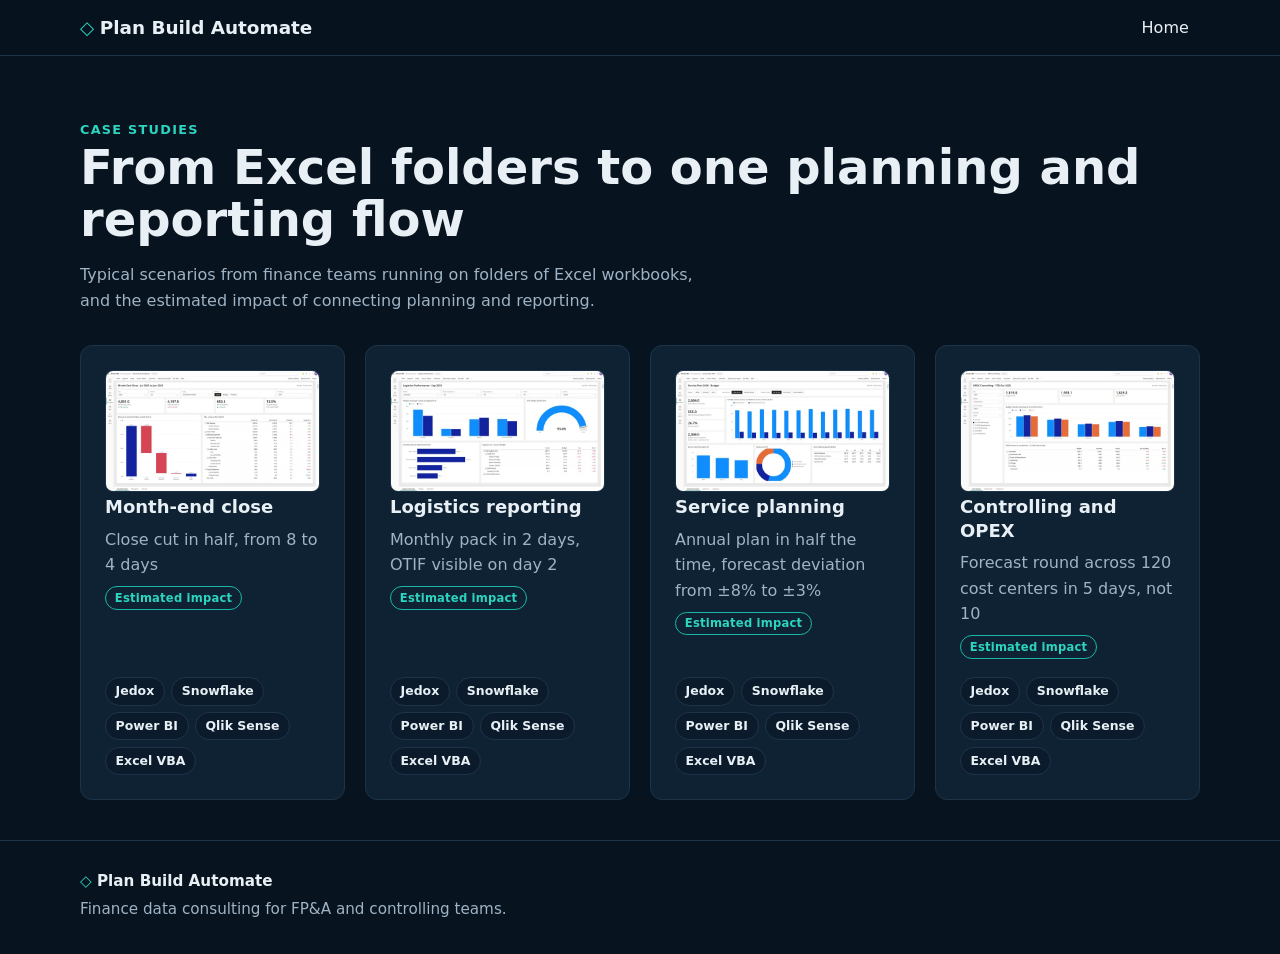
==== docs/case-studies/index.html @ d0644e2f "Add case studies: standalone index, four detail pages with estimated impact, home teaser and nav lin" ====
<!DOCTYPE html>
<html lang="en">
<head>
<meta charset="utf-8">
<meta name="viewport" content="width=device-width, initial-scale=1">
<meta name="robots" content="noindex, nofollow">
<title>Case studies – Plan Build Automate</title>
<meta name="description" content="Typical finance automation scenarios with estimated impact.">
<link rel="icon" href="../favicon.svg" type="image/svg+xml">
<link rel="stylesheet" href="../styles.css">
</head>
<body>
<a class="skip" href="#main">Skip to content</a>
<header class="site-header">
  <div class="wrap bar">
    <a href="../" class="brand" aria-label="Plan Build Automate home"><span class="logo" aria-hidden="true">◇</span> Plan Build Automate</a>
    <nav class="nav-wide" aria-label="Main"><ul><li><a href="../">Home</a></li></ul></nav>
  </div>
</header>
<nav class="nav-compact wrap" aria-label="Main"><ul><li><a href="../">Home</a></li></ul></nav>
<main id="main">
<section class="section cs-hero">
  <div class="wrap">
    <p class="eyebrow">Case studies</p>
    <h1 class="cs-h1">From Excel folders to one planning and reporting flow</h1>
    <p class="about-lead">Typical scenarios from finance teams running on folders of Excel workbooks, and the estimated impact of connecting planning and reporting.</p>
    <div class="cards cs-cards cs-index">
      <article class="card cs-card">
        <img class="cs-thumb" src="../img/case-studies/closing-thumb.webp" width="640" height="360" loading="lazy" alt="Power BI report mockup for month-end close. Fictional data.">
        <h3><a class="cs-link" href="case-studies/closing/">Month-end close</a></h3>
        <p>Close cut in half, from 8 to 4 days</p>
        <p class="cs-estp"><span class="cs-est">Estimated impact</span></p>
        <ul class="cs-tools" aria-label="Tools used"><li>Jedox</li><li>Snowflake</li><li>Power BI</li><li>Qlik Sense</li><li>Excel VBA</li></ul>
      </article><article class="card cs-card">
        <img class="cs-thumb" src="../img/case-studies/logistics-thumb.webp" width="640" height="360" loading="lazy" alt="Power BI report mockup for logistics reporting. Fictional data.">
        <h3><a class="cs-link" href="case-studies/logistics/">Logistics reporting</a></h3>
        <p>Monthly pack in 2 days, OTIF visible on day 2</p>
        <p class="cs-estp"><span class="cs-est">Estimated impact</span></p>
        <ul class="cs-tools" aria-label="Tools used"><li>Jedox</li><li>Snowflake</li><li>Power BI</li><li>Qlik Sense</li><li>Excel VBA</li></ul>
      </article><article class="card cs-card">
        <img class="cs-thumb" src="../img/case-studies/service-thumb.webp" width="640" height="360" loading="lazy" alt="Power BI report mockup for service planning. Fictional data.">
        <h3><a class="cs-link" href="case-studies/service/">Service planning</a></h3>
        <p>Annual plan in half the time, forecast deviation from ±8% to ±3%</p>
        <p class="cs-estp"><span class="cs-est">Estimated impact</span></p>
        <ul class="cs-tools" aria-label="Tools used"><li>Jedox</li><li>Snowflake</li><li>Power BI</li><li>Qlik Sense</li><li>Excel VBA</li></ul>
      </article><article class="card cs-card">
        <img class="cs-thumb" src="../img/case-studies/controlling-thumb.webp" width="640" height="360" loading="lazy" alt="Power BI report mockup for controlling and opex. Fictional data.">
        <h3><a class="cs-link" href="case-studies/controlling/">Controlling and OPEX</a></h3>
        <p>Forecast round across 120 cost centers in 5 days, not 10</p>
        <p class="cs-estp"><span class="cs-est">Estimated impact</span></p>
        <ul class="cs-tools" aria-label="Tools used"><li>Jedox</li><li>Snowflake</li><li>Power BI</li><li>Qlik Sense</li><li>Excel VBA</li></ul>
      </article>
    </div>
  </div>
</section>
</main>
<footer class="site-footer"><div class="wrap footer-inner"><div><p class="footer-brand"><span class="logo" aria-hidden="true">◇</span> Plan Build Automate</p><p class="footer-note">Finance data consulting for FP&amp;A and controlling teams.</p></div></div></footer>
</body>
</html>
---- docs/styles.css ----
:root{--bg:#07131f;--bg2:#0b1b2b;--card:#0f2234;--line:#1d3448;--text:#e8f0f5;--muted:#9fb3c4;--teal:#19b8a6;--teal2:#2dd4bf}
*{box-sizing:border-box}
html{scroll-behavior:smooth}
section{scroll-margin-top:4.5rem}
@media (prefers-reduced-motion:reduce){html{scroll-behavior:auto}}
body{margin:0;font-family:system-ui,-apple-system,"Segoe UI",Roboto,sans-serif;background:var(--bg);color:var(--text);line-height:1.6}
a{color:var(--teal2)}
a:focus-visible{outline:3px solid var(--teal2);outline-offset:3px}
.skip{position:absolute;left:-999px;top:0}
.skip:focus{left:1rem;top:1rem;background:#fff;color:#000;padding:.5rem;z-index:9}
.wrap{max-width:1160px;margin:0 auto;padding:0 1.25rem}
.site-header{border-bottom:1px solid var(--line);position:sticky;top:0;background:rgba(7,19,31,.95);z-index:5}
.bar{display:flex;align-items:center;justify-content:space-between;gap:.5rem 1rem;padding-top:.35rem;padding-bottom:.35rem}
.brand{display:inline-flex;align-items:center;gap:.35rem;min-height:44px;color:var(--text);text-decoration:none;font-weight:700;font-size:1.15rem}
.logo{color:var(--teal2)}
.nav-wide ul,.nav-compact ul,.site-footer ul{display:flex;flex-wrap:wrap;gap:.15rem .25rem;list-style:none;margin:0;padding:0}
.nav-wide ul{justify-content:flex-end}
.nav-wide a,.nav-compact a,.site-footer a{display:inline-flex;align-items:center;min-height:44px;padding:0 .7rem;border-radius:8px;color:var(--text);text-decoration:none}
.nav-wide a:hover,.nav-compact a:hover,.site-footer a:hover{color:var(--teal2)}
.nav-compact{display:none;padding-top:.15rem;padding-bottom:.35rem;border-bottom:1px solid var(--line)}
.hero{padding:4rem 0 2.5rem}
.hero-grid{display:grid;grid-template-columns:1.1fr 1fr;gap:3rem;align-items:center}
h1{font-size:clamp(2.2rem,5vw,3.6rem);line-height:1.1;margin:0 0 1rem}
.accent{color:var(--teal2)}
.lead{color:var(--muted);font-size:1.15rem;margin:0}
.panel{background:linear-gradient(160deg,#10263a,#0a1826);border:1px solid var(--line);border-radius:14px;padding:1.5rem;min-height:300px}
.outcome{--before:#5b6b7b;min-width:0}
.sr-only{position:absolute;width:1px;height:1px;padding:0;margin:-1px;overflow:hidden;clip:rect(0,0,0,0);white-space:nowrap;border:0}
.oc-top{display:flex;justify-content:flex-end}
.oc-tag{font-size:12px;color:var(--muted);border:1px solid var(--line);border-radius:999px;padding:.15rem .6rem}
.oc-title{margin:.5rem 0 .4rem;font-weight:700;font-size:1.2rem;line-height:1.3}
.oc-key{display:flex;flex-wrap:wrap;gap:1rem;font-size:.85rem;color:var(--muted)}
.oc-key span::before{content:"";display:inline-block;width:.75rem;height:.75rem;border-radius:2px;margin-right:.35rem;vertical-align:-1px}
.oc-kb::before{background:var(--before)}.oc-ka::before{background:var(--teal)}
.oc-charts{display:grid;grid-template-columns:repeat(3,minmax(0,1fr));gap:.75rem;margin-top:.6rem}
.oc-chart{min-width:0;text-align:center;display:flex;flex-direction:column}.oc-chart svg{margin-top:auto}
.oc-name{margin:0;min-height:2.5em;display:flex;align-items:flex-end;justify-content:center;font-weight:600;font-size:.9rem;line-height:1.25}
.oc-unit{margin:0;font-size:.78rem;color:var(--muted)}
.oc-chart svg{display:block;width:100%;height:auto}
.oc-b{fill:var(--before)}.oc-a{fill:var(--teal)}
.oc-vb,.oc-va{font:700 30px system-ui,sans-serif;text-anchor:middle}
.oc-vb{fill:#9fb3c4}.oc-va{fill:var(--teal2)}
.oc-go{stroke:var(--muted);stroke-width:1.5;stroke-dasharray:5 4}
.oc-base{stroke:var(--line);stroke-width:1}
@media (max-width:520px){.oc-charts{gap:.4rem}.oc-name{font-size:.78rem;white-space:normal;min-height:2.5em;line-height:1.25;display:flex;align-items:flex-end;justify-content:center}.oc-vb,.oc-va{font-size:32px}.oc-title{font-size:1.05rem}.oc-chart svg{max-height:120px}}
.oc-key .oc-gk{font-size:12px;color:#9AA7B4}.oc-key .oc-gk::before{width:1.1rem;height:0;border-top:2px dashed #9AA7B4;border-radius:0;vertical-align:3px}
.oc-note{margin:.4rem 0 0;font-size:12px;color:#9AA7B4;text-align:center}
.tool-block{margin-top:2.75rem;text-align:center}
.tool-lead{color:var(--muted);margin:0 0 .9rem}
.tools{list-style:none;padding:0;margin:0;display:flex;flex-wrap:wrap;justify-content:center;gap:.75rem}
.tools li{flex:0 0 10rem;width:10rem;max-width:100%;box-sizing:border-box;text-align:center;padding:.7rem .8rem;border:1px solid var(--line);border-radius:999px;background:var(--bg2);color:var(--text);font-weight:600;line-height:1.2;cursor:default;white-space:nowrap}
.section{padding:4rem 0;border-top:1px solid var(--line)}
.alt{background:var(--bg2)}
.eyebrow{color:var(--teal2);text-transform:uppercase;letter-spacing:.1em;font-size:.8rem;font-weight:700;margin:0}
h2{font-size:clamp(1.6rem,3vw,2.2rem);margin:.3rem 0 1.5rem}
h3{margin:.2rem 0 .5rem;font-size:1.125rem;font-weight:600;line-height:1.3}
.cards{display:grid;gap:1.25rem}
.three{grid-template-columns:repeat(3,1fr)}
.card{background:var(--card);border:1px solid var(--line);border-radius:12px;padding:1.5rem}
.card p{color:var(--muted);margin:0}
.pillar{border-top:3px solid var(--teal2)}
.pillar h3{font-size:1.5rem;font-weight:700;margin:.85rem 0 .5rem}
.pillar-icon{display:block;width:40px;height:40px;color:var(--teal2)}
.card p.tool-line{margin-top:1rem;padding-top:.85rem;border-top:1px solid var(--line);font-size:.95rem}
.tag{display:inline-block;background:#3b2f0b;color:#facc15;border:1px solid #a16207;border-radius:999px;padding:.15rem .7rem;margin-bottom:.75rem;font-size:.75rem;font-weight:700;text-transform:uppercase}
.note{color:var(--muted);margin:-.85rem 0 1.5rem}
.card p.shift{margin-top:1rem;padding-top:.85rem;border-top:1px solid var(--line)}
.shift strong{color:var(--teal2);font-weight:700}
.about-lead{color:var(--muted);max-width:40rem}
#contact p{color:var(--muted);margin:0}
.checks{list-style:none;padding:0;margin:1rem 0 0}
.checks li{margin:.35rem 0}
.checks li::before{content:"✓ ";color:var(--teal2);font-weight:700}
.site-footer{border-top:1px solid var(--line);padding:1.75rem 0 2rem;color:var(--muted);font-size:.95rem}
.footer-inner{display:flex;flex-wrap:wrap;align-items:center;justify-content:space-between;gap:1rem 2rem}
.footer-brand{margin:0;color:var(--text);font-weight:700}
.footer-note{margin:.25rem 0 0}
.site-footer a{color:var(--muted)}
@media (max-width:860px){
  .nav-wide{display:none}
  .nav-compact{display:block}
  .nav-compact a{padding:0 .5rem;min-width:44px;justify-content:center}
  .hero{padding-top:2.5rem}
  .hero-grid,.three{grid-template-columns:1fr}
  .panel{min-height:0;padding:1rem}
          .footer-inner{align-items:flex-start}
}

/* Case studies */
.cs-kpi,.cs-key{--before:#5b6b7b}
.cs-est{display:inline-block;font-size:.72rem;font-weight:700;letter-spacing:.02em;color:var(--teal2);border:1px solid var(--teal);border-radius:999px;padding:.1rem .55rem;vertical-align:3px;white-space:nowrap}
.cs-estp{margin:.5rem 0 0!important}
.cs-cards{grid-template-columns:repeat(4,minmax(0,1fr))}
.cs-card{display:flex;flex-direction:column;position:relative}
.cs-card .tag{align-self:flex-start;margin-top:1rem}
.cs-thumb{display:block;width:100%;height:auto;border-radius:8px;border:1px solid var(--line)}
.cs-link{color:var(--text);text-decoration:none}.cs-link::after{content:"";position:absolute;inset:0;border-radius:12px}
.cs-card:hover .cs-link,.cs-link:focus-visible{color:var(--teal2)}
.cs-card:focus-within{outline:3px solid var(--teal2);outline-offset:3px}.cs-link:focus-visible{outline:none}
.cs-tools{list-style:none;padding:0;margin:1rem 0 0;display:flex;flex-wrap:wrap;gap:.4rem}
.cs-tools li{font-size:.78rem;font-weight:600;padding:.2rem .6rem;border:1px solid var(--line);border-radius:999px;background:var(--bg2);color:var(--text);white-space:nowrap}
.cs-card .cs-tools{margin-top:auto;padding-top:1rem}
.cs-hero{border-top:0;padding-bottom:2.5rem}
.cs-h1{font-size:clamp(2rem,4.5vw,3rem)}
.cs-headline{font-size:1.3rem;font-weight:700;margin:0 0 .6rem}
.cs-client{color:var(--muted);margin:0}
.cs-headline .tag,.cs-client .tag,.cs-meta .tag,.cs-quote .tag{margin:0 .4rem 0 0;vertical-align:2px}
.cs-disclaimer{margin:1.25rem 0 0;font-size:.85rem;color:var(--muted)}
.cs-key{margin-bottom:1rem}
.cs-kpis{display:grid;grid-template-columns:repeat(3,minmax(0,1fr));gap:1rem}
.cs-kpi{margin:0;background:var(--card);border:1px solid var(--line);border-radius:12px;padding:1rem}
.cs-kpi figcaption{display:flex;flex-direction:column;text-align:center}
.cs-kname{font-weight:600}.cs-kunit{font-size:.85rem;color:var(--muted)}
.cs-kpi svg{display:block;width:100%;height:auto;max-height:200px}
.cs-v{font:700 20px system-ui,sans-serif;text-anchor:middle}.cs-vb{fill:#9fb3c4}.cs-va{fill:var(--teal2)}
.cs-x{font:13px system-ui,sans-serif;fill:#9fb3c4;text-anchor:middle}
.cs-grid{display:grid;grid-template-columns:1fr 1fr;gap:1.25rem;margin-bottom:1.25rem}
.cs-h2{font-size:1.35rem;margin:0 0 .75rem}
.cs-list{margin:0;padding-left:1.1rem;color:var(--muted)}.cs-list li{margin:.3rem 0}
.cs-meta{margin-top:1rem!important;font-size:.9rem}
.cs-sollist{list-style:none;margin:0;padding:0}
.cs-sollist li{display:grid;grid-template-columns:8rem 1fr;gap:1rem;padding:.65rem 0;border-top:1px solid var(--line)}
.cs-sollist li:first-child{border-top:0}.cs-sollist strong{color:var(--teal2)}.cs-sollist span{color:var(--muted)}
.cs-quote{margin:1.5rem 0 0;padding:1.25rem 1.5rem;border-left:3px solid var(--teal2);background:var(--bg2);border-radius:0 12px 12px 0}
.cs-quote blockquote{margin:0;font-size:1.15rem;font-style:italic}.cs-quote p{margin:0}
.cs-quote figcaption{margin-top:.6rem;color:var(--muted);font-size:.85rem}
.cs-note{margin:-.85rem 0 1.5rem}
.cs-shots{display:grid;grid-template-columns:1fr 1fr;gap:1.25rem}
.cs-shot{margin:0}.cs-shot img{display:block;width:100%;height:auto;border-radius:8px;border:1px solid var(--line)}
.cs-shot figcaption{margin-top:.5rem;font-size:.9rem}
.cs-fict{display:inline-block;margin-left:.35rem;font-size:.75rem;color:var(--muted);border:1px solid var(--line);border-radius:999px;padding:0 .5rem}
.cs-pn{display:flex;flex-wrap:wrap;justify-content:space-between;gap:.5rem 1rem;margin:2rem 0 0}.cs-pn a{display:inline-flex;align-items:center;min-height:44px}
.cs-cta{margin:1.25rem 0 0}.cs-btn{display:inline-flex;align-items:center;min-height:44px;padding:0 1.2rem;border-radius:999px;background:var(--teal);color:#04131c;font-weight:700;text-decoration:none}.cs-btn:hover{background:var(--teal2)}
.cs-index{margin-top:2rem}
@media (max-width:1060px){.cs-cards{grid-template-columns:repeat(2,minmax(0,1fr))}}
@media (max-width:860px){.cs-grid,.cs-shots{grid-template-columns:1fr}}
@media (max-width:600px){.cs-cards{grid-template-columns:1fr}.cs-kpis{gap:.4rem}.cs-kpi{padding:.5rem}.cs-kunit{font-size:.75rem}.cs-kname{font-size:.85rem}.cs-sollist li{grid-template-columns:1fr;gap:.15rem}}
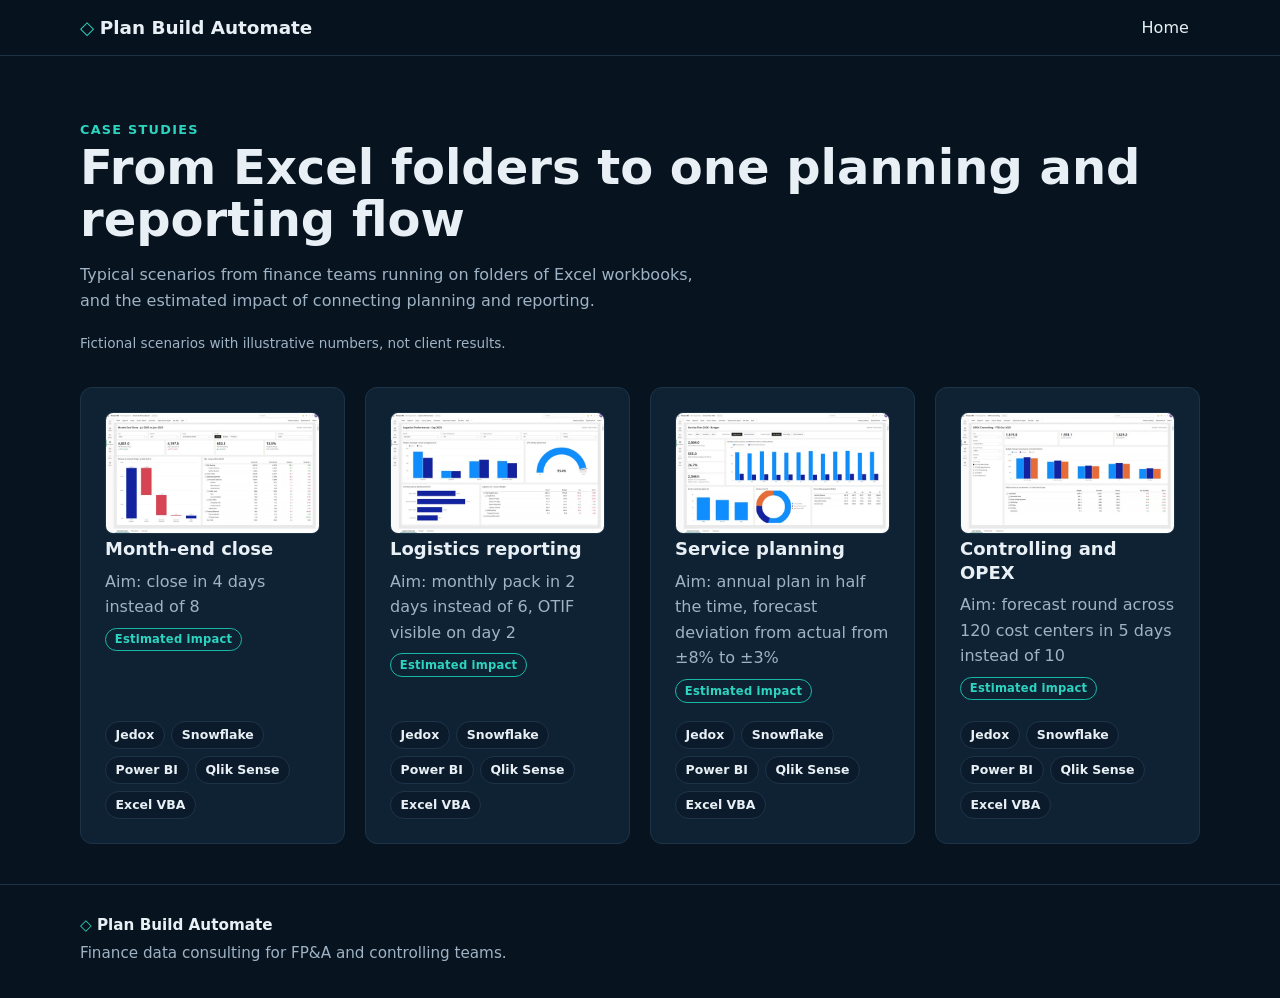
==== commit 183140c3: "Case studies review fixes: index links, sectors, goal framing, disclaimers, wording, Book a call lin" ====
--- a/docs/case-studies/index.html
+++ b/docs/case-studies/index.html
@@ -7,7 +7,7 @@
 <title>Case studies – Plan Build Automate</title>
 <meta name="description" content="Typical finance automation scenarios with estimated impact.">
 <link rel="icon" href="../favicon.svg" type="image/svg+xml">
-<link rel="stylesheet" href="../styles.css">
+<link rel="stylesheet" href="../styles.css?v=20261101d">
 </head>
 <body>
 <a class="skip" href="#main">Skip to content</a>
@@ -24,29 +24,30 @@
     <p class="eyebrow">Case studies</p>
     <h1 class="cs-h1">From Excel folders to one planning and reporting flow</h1>
     <p class="about-lead">Typical scenarios from finance teams running on folders of Excel workbooks, and the estimated impact of connecting planning and reporting.</p>
+    <p class="cs-disclaimer">Fictional scenarios with illustrative numbers, not client results.</p>
     <div class="cards cs-cards cs-index">
       <article class="card cs-card">
         <img class="cs-thumb" src="../img/case-studies/closing-thumb.webp" width="640" height="360" loading="lazy" alt="Power BI report mockup for month-end close. Fictional data.">
-        <h3><a class="cs-link" href="case-studies/closing/">Month-end close</a></h3>
-        <p>Close cut in half, from 8 to 4 days</p>
+        <h3><a class="cs-link" href="closing/">Month-end close</a></h3>
+        <p>Aim: close in 4 days instead of 8</p>
         <p class="cs-estp"><span class="cs-est">Estimated impact</span></p>
         <ul class="cs-tools" aria-label="Tools used"><li>Jedox</li><li>Snowflake</li><li>Power BI</li><li>Qlik Sense</li><li>Excel VBA</li></ul>
       </article><article class="card cs-card">
         <img class="cs-thumb" src="../img/case-studies/logistics-thumb.webp" width="640" height="360" loading="lazy" alt="Power BI report mockup for logistics reporting. Fictional data.">
-        <h3><a class="cs-link" href="case-studies/logistics/">Logistics reporting</a></h3>
-        <p>Monthly pack in 2 days, OTIF visible on day 2</p>
+        <h3><a class="cs-link" href="logistics/">Logistics reporting</a></h3>
+        <p>Aim: monthly pack in 2 days instead of 6, OTIF visible on day 2</p>
         <p class="cs-estp"><span class="cs-est">Estimated impact</span></p>
         <ul class="cs-tools" aria-label="Tools used"><li>Jedox</li><li>Snowflake</li><li>Power BI</li><li>Qlik Sense</li><li>Excel VBA</li></ul>
       </article><article class="card cs-card">
         <img class="cs-thumb" src="../img/case-studies/service-thumb.webp" width="640" height="360" loading="lazy" alt="Power BI report mockup for service planning. Fictional data.">
-        <h3><a class="cs-link" href="case-studies/service/">Service planning</a></h3>
-        <p>Annual plan in half the time, forecast deviation from ±8% to ±3%</p>
+        <h3><a class="cs-link" href="service/">Service planning</a></h3>
+        <p>Aim: annual plan in half the time, forecast deviation from actual from ±8% to ±3%</p>
         <p class="cs-estp"><span class="cs-est">Estimated impact</span></p>
         <ul class="cs-tools" aria-label="Tools used"><li>Jedox</li><li>Snowflake</li><li>Power BI</li><li>Qlik Sense</li><li>Excel VBA</li></ul>
       </article><article class="card cs-card">
-        <img class="cs-thumb" src="../img/case-studies/controlling-thumb.webp" width="640" height="360" loading="lazy" alt="Power BI report mockup for controlling and opex. Fictional data.">
-        <h3><a class="cs-link" href="case-studies/controlling/">Controlling and OPEX</a></h3>
-        <p>Forecast round across 120 cost centers in 5 days, not 10</p>
+        <img class="cs-thumb" src="../img/case-studies/controlling-thumb.webp" width="640" height="360" loading="lazy" alt="Power BI report mockup for controlling and OPEX. Fictional data.">
+        <h3><a class="cs-link" href="controlling/">Controlling and OPEX</a></h3>
+        <p>Aim: forecast round across 120 cost centers in 5 days instead of 10</p>
         <p class="cs-estp"><span class="cs-est">Estimated impact</span></p>
         <ul class="cs-tools" aria-label="Tools used"><li>Jedox</li><li>Snowflake</li><li>Power BI</li><li>Qlik Sense</li><li>Excel VBA</li></ul>
       </article>
--- a/docs/styles.css
+++ b/docs/styles.css
@@ -67,7 +67,6 @@
 .card p.shift{margin-top:1rem;padding-top:.85rem;border-top:1px solid var(--line)}
 .shift strong{color:var(--teal2);font-weight:700}
 .about-lead{color:var(--muted);max-width:40rem}
-#contact p{color:var(--muted);margin:0}
 .checks{list-style:none;padding:0;margin:1rem 0 0}
 .checks li{margin:.35rem 0}
 .checks li::before{content:"✓ ";color:var(--teal2);font-weight:700}
@@ -135,3 +134,25 @@
 @media (max-width:1060px){.cs-cards{grid-template-columns:repeat(2,minmax(0,1fr))}}
 @media (max-width:860px){.cs-grid,.cs-shots{grid-template-columns:1fr}}
 @media (max-width:600px){.cs-cards{grid-template-columns:1fr}.cs-kpis{gap:.4rem}.cs-kpi{padding:.5rem}.cs-kunit{font-size:.75rem}.cs-kname{font-size:.85rem}.cs-sollist li{grid-template-columns:1fr;gap:.15rem}}
+
+/* How I work */
+.hw-h{margin:2rem 0 1rem}
+.steps-strip{list-style:none;margin:0;padding:0;display:grid;grid-template-columns:repeat(4,minmax(0,1fr));gap:1rem;counter-reset:none}
+.steps-strip li{background:var(--card);border:1px solid var(--line);border-top:3px solid var(--teal2);border-radius:12px;padding:1.1rem 1.2rem}
+.step-n{display:inline-flex;align-items:center;justify-content:center;width:2rem;height:2rem;border-radius:50%;background:var(--teal);color:#04131c;font-weight:700}
+.steps-strip h4{margin:.6rem 0 .3rem;font-size:1.1rem}
+.steps-strip p{margin:0;color:var(--muted)}
+.hw-grid{display:grid;grid-template-columns:1.2fr 1fr;gap:1.5rem;align-items:start;margin-top:2rem}
+.hw-grid > .checks{margin:0}
+.get-box h3{margin-top:0}.get-box .checks{margin-top:.5rem}
+@media (max-width:860px){.steps-strip{grid-template-columns:repeat(2,minmax(0,1fr))}.hw-grid{grid-template-columns:1fr}}
+@media (max-width:480px){.steps-strip{grid-template-columns:1fr}}
+/* Book a call */
+.book-lead{color:var(--muted);max-width:60ch}
+.cal-embed{box-sizing:border-box;width:100%;max-width:994px;margin:1.5rem auto 0;padding:16px 16px 4px;border:1px solid var(--line);border-radius:14px;background:var(--bg2);overflow:hidden}
+.cal-embed:empty{min-height:560px}
+.cal-embed iframe{display:block;width:100%!important}
+.book-fallback{margin-top:1.25rem;text-align:center}
+.btn-book{display:inline-block;background:var(--teal);color:#04131c;font-weight:700;padding:.75rem 1.4rem;border-radius:10px;text-decoration:none}
+.btn-book:hover,.btn-book:focus-visible{background:var(--teal2);outline:2px solid var(--teal2);outline-offset:2px}
+@media (max-width:480px){.cal-embed{padding:10px 10px 2px}.btn-book{display:block;text-align:center}}
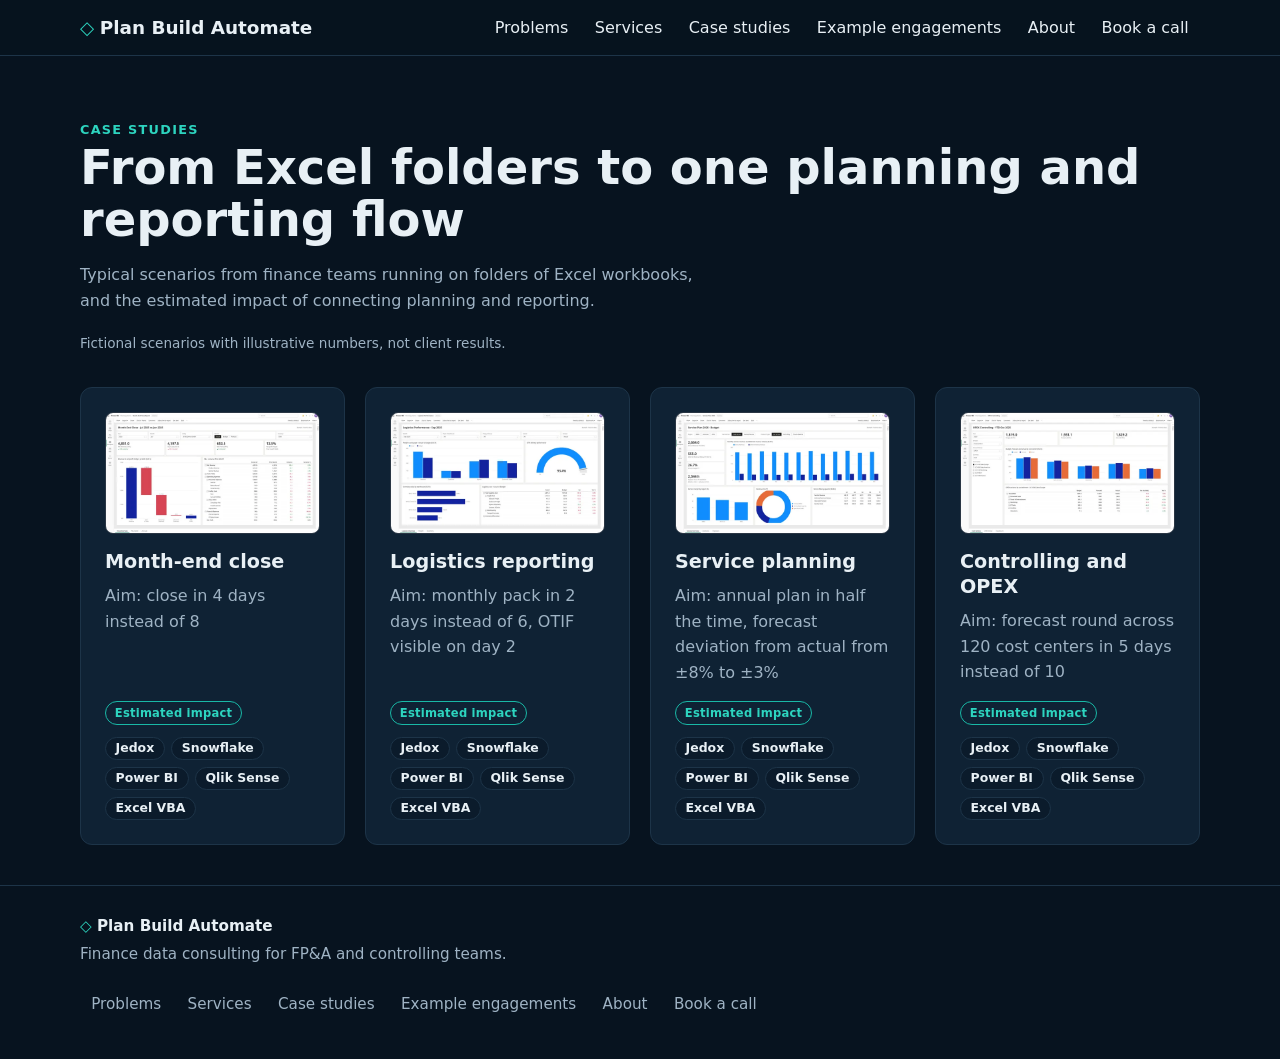
==== commit 290b1df6: "Case studies polish: shared header/footer, bottom-aligned tags, pills, image borders, specific alts," ====
--- a/docs/case-studies/index.html
+++ b/docs/case-studies/index.html
@@ -7,17 +7,35 @@
 <title>Case studies – Plan Build Automate</title>
 <meta name="description" content="Typical finance automation scenarios with estimated impact.">
 <link rel="icon" href="../favicon.svg" type="image/svg+xml">
-<link rel="stylesheet" href="../styles.css?v=20261101d">
+<link rel="stylesheet" href="../styles.css?v=20261101f">
 </head>
 <body>
 <a class="skip" href="#main">Skip to content</a>
 <header class="site-header">
   <div class="wrap bar">
     <a href="../" class="brand" aria-label="Plan Build Automate home"><span class="logo" aria-hidden="true">◇</span> Plan Build Automate</a>
-    <nav class="nav-wide" aria-label="Main"><ul><li><a href="../">Home</a></li></ul></nav>
+    <nav class="nav-wide" aria-label="Main">
+      <ul>
+        <li><a href="../#problems">Problems</a></li>
+        <li><a href="../#services">Services</a></li>
+        <li><a href="../case-studies/">Case studies</a></li>
+        <li><a href="../#examples">Example engagements</a></li>
+        <li><a href="../#about">About</a></li>
+        <li><a href="../#book">Book a call</a></li>
+      </ul>
+    </nav>
   </div>
 </header>
-<nav class="nav-compact wrap" aria-label="Main"><ul><li><a href="../">Home</a></li></ul></nav>
+<nav class="nav-compact wrap" aria-label="Main">
+  <ul>
+    <li><a href="../#problems">Problems</a></li>
+    <li><a href="../#services">Services</a></li>
+    <li><a href="../case-studies/">Case studies</a></li>
+        <li><a href="../#examples">Example engagements</a></li>
+    <li><a href="../#about">About</a></li>
+        <li><a href="../#book">Book a call</a></li>
+  </ul>
+</nav>
 <main id="main">
 <section class="section cs-hero">
   <div class="wrap">
@@ -27,34 +45,51 @@
     <p class="cs-disclaimer">Fictional scenarios with illustrative numbers, not client results.</p>
     <div class="cards cs-cards cs-index">
       <article class="card cs-card">
-        <img class="cs-thumb" src="../img/case-studies/closing-thumb.webp" width="640" height="360" loading="lazy" alt="Power BI report mockup for month-end close. Fictional data.">
+        <img class="cs-thumb" src="../img/case-studies/closing-thumb.webp" width="640" height="360" loading="lazy" alt="Power BI report mockup for month-end close: revenue-to-profit bridge and P&amp;L matrix. Fictional data.">
         <h3><a class="cs-link" href="closing/">Month-end close</a></h3>
         <p>Aim: close in 4 days instead of 8</p>
-        <p class="cs-estp"><span class="cs-est">Estimated impact</span></p>
-        <ul class="cs-tools" aria-label="Tools used"><li>Jedox</li><li>Snowflake</li><li>Power BI</li><li>Qlik Sense</li><li>Excel VBA</li></ul>
+        <p class="cs-estp"><span class="oc-tag cs-est">Estimated impact</span></p>
+        <ul class="tools cs-tools" aria-label="Tools used"><li>Jedox</li><li>Snowflake</li><li>Power BI</li><li>Qlik Sense</li><li>Excel VBA</li></ul>
       </article><article class="card cs-card">
-        <img class="cs-thumb" src="../img/case-studies/logistics-thumb.webp" width="640" height="360" loading="lazy" alt="Power BI report mockup for logistics reporting. Fictional data.">
+        <img class="cs-thumb" src="../img/case-studies/logistics-thumb.webp" width="640" height="360" loading="lazy" alt="Power BI report mockup for logistics reporting: freight cost by type, OTIF gauge and inventory by warehouse. Fictional data.">
         <h3><a class="cs-link" href="logistics/">Logistics reporting</a></h3>
         <p>Aim: monthly pack in 2 days instead of 6, OTIF visible on day 2</p>
-        <p class="cs-estp"><span class="cs-est">Estimated impact</span></p>
-        <ul class="cs-tools" aria-label="Tools used"><li>Jedox</li><li>Snowflake</li><li>Power BI</li><li>Qlik Sense</li><li>Excel VBA</li></ul>
+        <p class="cs-estp"><span class="oc-tag cs-est">Estimated impact</span></p>
+        <ul class="tools cs-tools" aria-label="Tools used"><li>Jedox</li><li>Snowflake</li><li>Power BI</li><li>Qlik Sense</li><li>Excel VBA</li></ul>
       </article><article class="card cs-card">
-        <img class="cs-thumb" src="../img/case-studies/service-thumb.webp" width="640" height="360" loading="lazy" alt="Power BI report mockup for service planning. Fictional data.">
+        <img class="cs-thumb" src="../img/case-studies/service-thumb.webp" width="640" height="360" loading="lazy" alt="Power BI report mockup for service planning: revenue and deferred revenue trend with margin by region. Fictional data.">
         <h3><a class="cs-link" href="service/">Service planning</a></h3>
         <p>Aim: annual plan in half the time, forecast deviation from actual from ±8% to ±3%</p>
-        <p class="cs-estp"><span class="cs-est">Estimated impact</span></p>
-        <ul class="cs-tools" aria-label="Tools used"><li>Jedox</li><li>Snowflake</li><li>Power BI</li><li>Qlik Sense</li><li>Excel VBA</li></ul>
+        <p class="cs-estp"><span class="oc-tag cs-est">Estimated impact</span></p>
+        <ul class="tools cs-tools" aria-label="Tools used"><li>Jedox</li><li>Snowflake</li><li>Power BI</li><li>Qlik Sense</li><li>Excel VBA</li></ul>
       </article><article class="card cs-card">
-        <img class="cs-thumb" src="../img/case-studies/controlling-thumb.webp" width="640" height="360" loading="lazy" alt="Power BI report mockup for controlling and OPEX. Fictional data.">
+        <img class="cs-thumb" src="../img/case-studies/controlling-thumb.webp" width="640" height="360" loading="lazy" alt="Power BI report mockup for controlling and OPEX: budget, forecast and actual by cost center. Fictional data.">
         <h3><a class="cs-link" href="controlling/">Controlling and OPEX</a></h3>
         <p>Aim: forecast round across 120 cost centers in 5 days instead of 10</p>
-        <p class="cs-estp"><span class="cs-est">Estimated impact</span></p>
-        <ul class="cs-tools" aria-label="Tools used"><li>Jedox</li><li>Snowflake</li><li>Power BI</li><li>Qlik Sense</li><li>Excel VBA</li></ul>
+        <p class="cs-estp"><span class="oc-tag cs-est">Estimated impact</span></p>
+        <ul class="tools cs-tools" aria-label="Tools used"><li>Jedox</li><li>Snowflake</li><li>Power BI</li><li>Qlik Sense</li><li>Excel VBA</li></ul>
       </article>
     </div>
   </div>
 </section>
 </main>
-<footer class="site-footer"><div class="wrap footer-inner"><div><p class="footer-brand"><span class="logo" aria-hidden="true">◇</span> Plan Build Automate</p><p class="footer-note">Finance data consulting for FP&amp;A and controlling teams.</p></div></div></footer>
+<footer class="site-footer">
+  <div class="wrap footer-inner">
+    <div>
+      <p class="footer-brand"><span class="logo" aria-hidden="true">◇</span> Plan Build Automate</p>
+      <p class="footer-note">Finance data consulting for FP&amp;A and controlling teams.</p>
+    </div>
+    <nav aria-label="Footer">
+      <ul>
+        <li><a href="../#problems">Problems</a></li>
+        <li><a href="../#services">Services</a></li>
+        <li><a href="../case-studies/">Case studies</a></li>
+        <li><a href="../#examples">Example engagements</a></li>
+        <li><a href="../#about">About</a></li>
+        <li><a href="../#book">Book a call</a></li>
+      </ul>
+    </nav>
+  </div>
+</footer>
 </body>
 </html>
--- a/docs/styles.css
+++ b/docs/styles.css
@@ -156,3 +156,17 @@
 .btn-book{display:inline-block;background:var(--teal);color:#04131c;font-weight:700;padding:.75rem 1.4rem;border-radius:10px;text-decoration:none}
 .btn-book:hover,.btn-book:focus-visible{background:var(--teal2);outline:2px solid var(--teal2);outline-offset:2px}
 @media (max-width:480px){.cal-embed{padding:10px 10px 2px}.btn-book{display:block;text-align:center}}
+.book-top{margin:.75rem 0 0;font-weight:600}
+@media (max-width:480px){.cal-embed{max-height:900px;overflow-y:auto;-webkit-overflow-scrolling:touch}}
+
+/* Case studies polish */
+.cs-card .cs-estp{margin-top:auto!important;padding-top:1rem}
+.cs-card .cs-tools{margin-top:.6rem;padding-top:0}
+.cs-tools{justify-content:flex-start;gap:.4rem}
+.cs-tools li{flex:0 0 auto;width:auto;padding:.2rem .6rem;font-size:.78rem}
+.cs-card h3{margin:1rem 0 .5rem;font-size:1.2rem}
+.cs-card h3 a,.cs-card h3 a:visited{color:var(--text);text-decoration:none}
+.cs-est{color:var(--teal2);border-color:var(--teal);font-weight:700;white-space:nowrap}
+.cs-shot img,.cs-thumb{border:1px solid #2A3644;border-radius:8px}
+@media (max-width:600px){.cs-pn{flex-direction:column}.cs-pn a{display:flex;justify-content:center;width:100%;box-sizing:border-box;border:1px solid var(--line);border-radius:999px;text-decoration:none}
+.cs-kpis{grid-template-columns:1fr;gap:.75rem}.cs-kpi{padding:.75rem}.cs-kname{font-size:1rem}.cs-kunit{font-size:.85rem}}
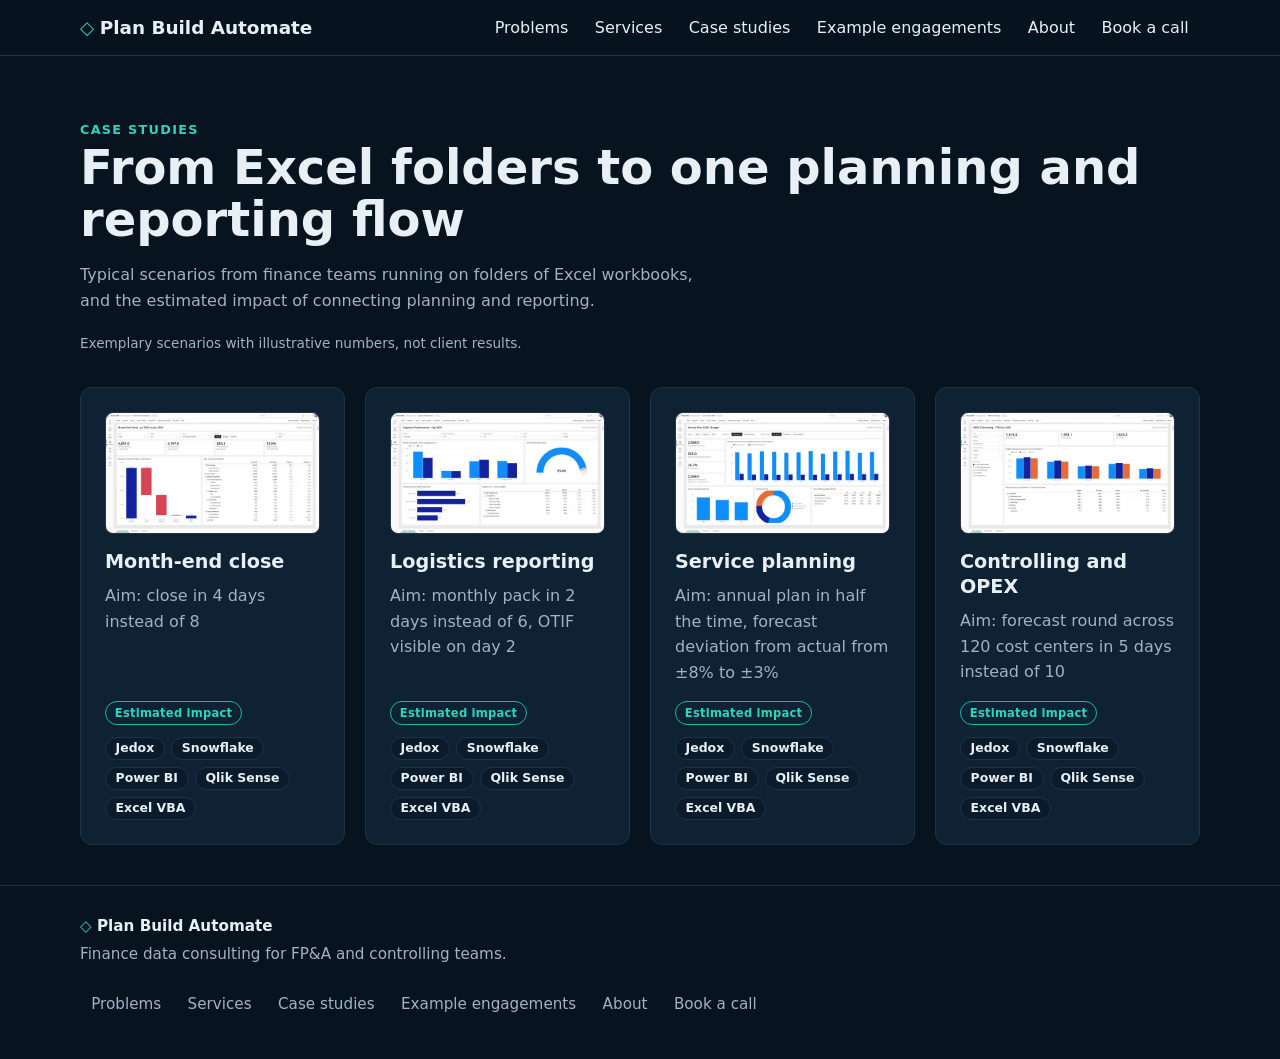
==== commit 6d88d3e6: "Rename 'fictional data' to 'exemplary data' site-wide" ====
--- a/docs/case-studies/index.html
+++ b/docs/case-studies/index.html
@@ -7,7 +7,7 @@
 <title>Case studies – Plan Build Automate</title>
 <meta name="description" content="Typical finance automation scenarios with estimated impact.">
 <link rel="icon" href="../favicon.svg" type="image/svg+xml">
-<link rel="stylesheet" href="../styles.css?v=20261101f">
+<link rel="stylesheet" href="../styles.css?v=20261101d">
 </head>
 <body>
 <a class="skip" href="#main">Skip to content</a>
@@ -42,28 +42,28 @@
     <p class="eyebrow">Case studies</p>
     <h1 class="cs-h1">From Excel folders to one planning and reporting flow</h1>
     <p class="about-lead">Typical scenarios from finance teams running on folders of Excel workbooks, and the estimated impact of connecting planning and reporting.</p>
-    <p class="cs-disclaimer">Fictional scenarios with illustrative numbers, not client results.</p>
+    <p class="cs-disclaimer">Exemplary scenarios with illustrative numbers, not client results.</p>
     <div class="cards cs-cards cs-index">
       <article class="card cs-card">
-        <img class="cs-thumb" src="../img/case-studies/closing-thumb.webp" width="640" height="360" loading="lazy" alt="Power BI report mockup for month-end close: revenue-to-profit bridge and P&amp;L matrix. Fictional data.">
+        <img class="cs-thumb" src="../img/case-studies/closing-thumb.webp" width="640" height="360" loading="lazy" alt="Power BI report mockup for month-end close: revenue-to-profit bridge and P&amp;L matrix. Exemplary data.">
         <h3><a class="cs-link" href="closing/">Month-end close</a></h3>
         <p>Aim: close in 4 days instead of 8</p>
         <p class="cs-estp"><span class="oc-tag cs-est">Estimated impact</span></p>
         <ul class="tools cs-tools" aria-label="Tools used"><li>Jedox</li><li>Snowflake</li><li>Power BI</li><li>Qlik Sense</li><li>Excel VBA</li></ul>
       </article><article class="card cs-card">
-        <img class="cs-thumb" src="../img/case-studies/logistics-thumb.webp" width="640" height="360" loading="lazy" alt="Power BI report mockup for logistics reporting: freight cost by type, OTIF gauge and inventory by warehouse. Fictional data.">
+        <img class="cs-thumb" src="../img/case-studies/logistics-thumb.webp" width="640" height="360" loading="lazy" alt="Power BI report mockup for logistics reporting: freight cost by type, OTIF gauge and inventory by warehouse. Exemplary data.">
         <h3><a class="cs-link" href="logistics/">Logistics reporting</a></h3>
         <p>Aim: monthly pack in 2 days instead of 6, OTIF visible on day 2</p>
         <p class="cs-estp"><span class="oc-tag cs-est">Estimated impact</span></p>
         <ul class="tools cs-tools" aria-label="Tools used"><li>Jedox</li><li>Snowflake</li><li>Power BI</li><li>Qlik Sense</li><li>Excel VBA</li></ul>
       </article><article class="card cs-card">
-        <img class="cs-thumb" src="../img/case-studies/service-thumb.webp" width="640" height="360" loading="lazy" alt="Power BI report mockup for service planning: revenue and deferred revenue trend with margin by region. Fictional data.">
+        <img class="cs-thumb" src="../img/case-studies/service-thumb.webp" width="640" height="360" loading="lazy" alt="Power BI report mockup for service planning: revenue and deferred revenue trend with margin by region. Exemplary data.">
         <h3><a class="cs-link" href="service/">Service planning</a></h3>
         <p>Aim: annual plan in half the time, forecast deviation from actual from ±8% to ±3%</p>
         <p class="cs-estp"><span class="oc-tag cs-est">Estimated impact</span></p>
         <ul class="tools cs-tools" aria-label="Tools used"><li>Jedox</li><li>Snowflake</li><li>Power BI</li><li>Qlik Sense</li><li>Excel VBA</li></ul>
       </article><article class="card cs-card">
-        <img class="cs-thumb" src="../img/case-studies/controlling-thumb.webp" width="640" height="360" loading="lazy" alt="Power BI report mockup for controlling and OPEX: budget, forecast and actual by cost center. Fictional data.">
+        <img class="cs-thumb" src="../img/case-studies/controlling-thumb.webp" width="640" height="360" loading="lazy" alt="Power BI report mockup for controlling and OPEX: budget, forecast and actual by cost center. Exemplary data.">
         <h3><a class="cs-link" href="controlling/">Controlling and OPEX</a></h3>
         <p>Aim: forecast round across 120 cost centers in 5 days instead of 10</p>
         <p class="cs-estp"><span class="oc-tag cs-est">Estimated impact</span></p>
